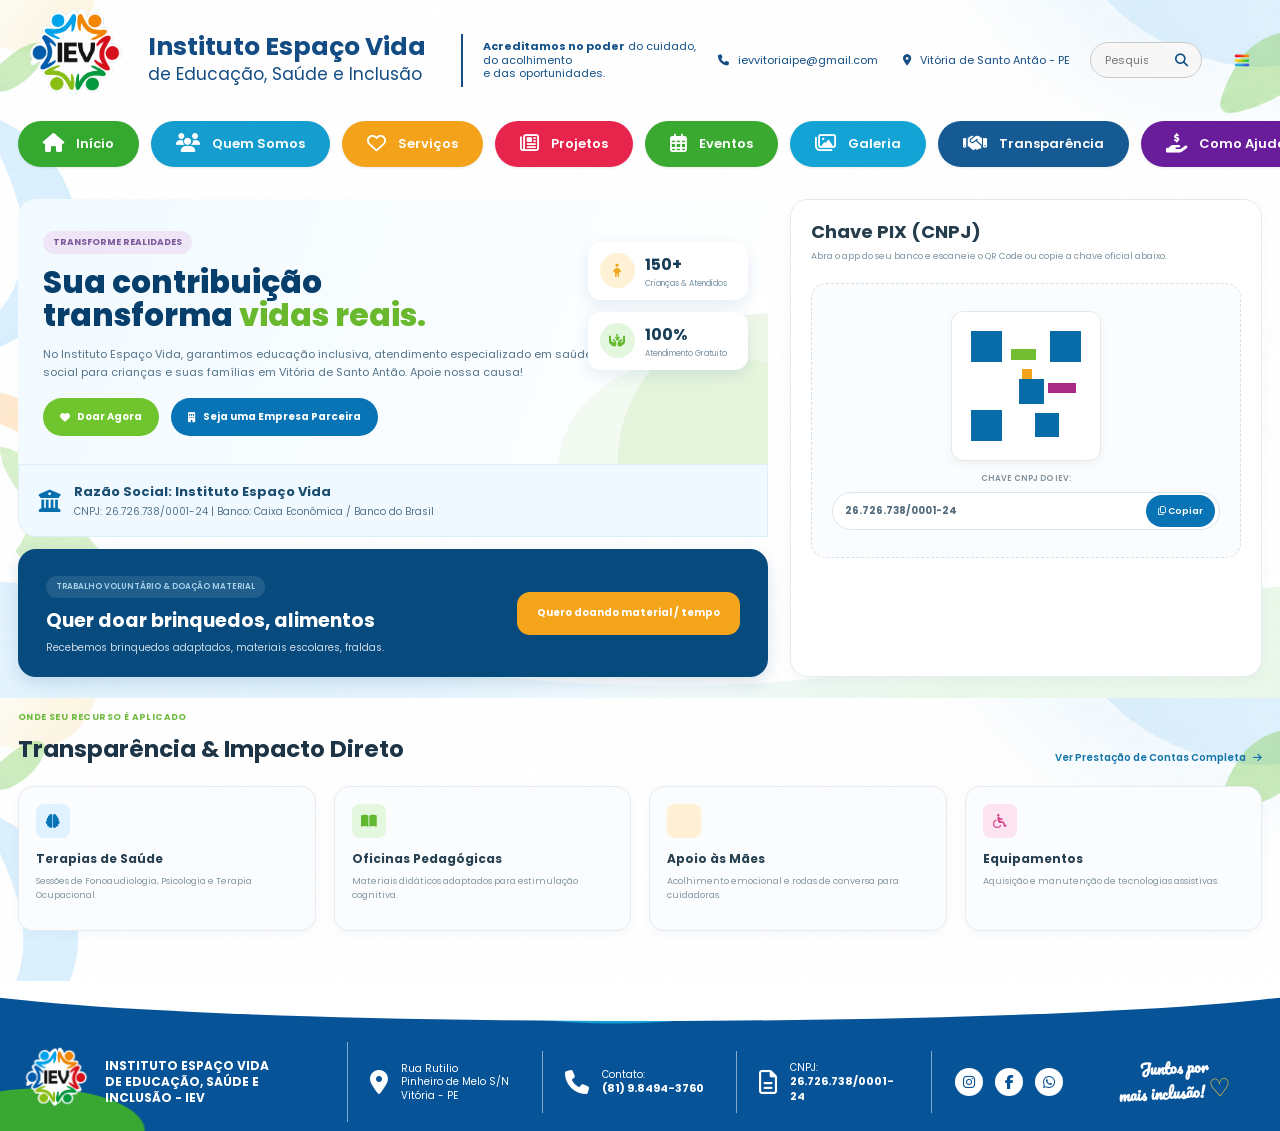
==== Pages/como-ajudar.html @ 977d6899 "Add files via upload Esboço do frontend do Instituto Espaco Vida" ====
<!DOCTYPE html>
<html lang="pt-BR">
<head>
    <meta charset="UTF-8">
    <meta name="viewport" content="width=device-width, initial-scale=1.0">
    <title>Como Ajudar | Instituto Espaço Vida</title>
    <link rel="stylesheet" href="/Styles/global-style.css">
    <link rel="stylesheet" href="/Styles/como-ajudar.css">
    <link rel="preconnect" href="https://fonts.googleapis.com">
    <link rel="preconnect" href="https://fonts.gstatic.com" crossorigin>
    <link href="https://fonts.googleapis.com/css2?family=Poppins:wght@400;500;600;700;800&family=Pacifico&display=swap" rel="stylesheet">
    <link rel="stylesheet" href="https://cdnjs.cloudflare.com/ajax/libs/font-awesome/6.7.2/css/all.min.css">
    <link rel="shortcut icon" href="/Assets/Icons/iev-logo.png" type="image/x-icon">
</head>
<body>

         <header class="topo">
        <div class="topo-principal container">
            <a href="#" class="marca">
                <img src="/Assets/Icons/iev-logo.png" alt="Instituto Espaço Vida">
            </a>

            <div class="instituto">
                <h1>Instituto Espaço Vida</h1>
                <span>de Educação, Saúde e Inclusão</span>
            </div>

            <div class="slogan">
                <strong>Acreditamos no poder</strong>
                do cuidado, do acolhimento<br>
                e das oportunidades.
            </div>

            <div class="contato-topo">
                <span><i class="fa-solid fa-phone"></i> ievvitoriaipe@gmail.com</span>
                <span><i class="fa-solid fa-location-dot"></i> Vitória de Santo Antão - PE</span>
            </div>

            <div class="busca">
                <input type="text" placeholder="Pesquisar no site...">
                <button aria-label="Pesquisar"><i class="fa-solid fa-magnifying-glass"></i></button>
            </div>

           <div class="menu-hamburger">
                <img src="/Assets/Icons/menuHamb.png" alt="Abrir menu">
                </div>
          </div>

        <nav class="menu container">
            <a class="menu-item verde" href="/IEV-Repo-main/index.html"><i class="fa-solid fa-house"></i> Início</a>
            <a class="menu-item azul" href="/Pages/quem-somos.html"><i class="fa-solid fa-users"></i> Quem Somos</a>
            <a class="menu-item laranja" href="/Pages/servicos.html"><i class="fa-regular fa-heart"></i> Serviços</a>
            <a class="menu-item vermelho" href="/Pages/projetos.html"><i class="fa-regular fa-newspaper"></i> Projetos</a>
            <a class="menu-item verde2" href="/Pages/eventos.html"><i class="fa-regular fa-calendar-days"></i> Eventos</a>
            <a class="menu-item azul2" href="/Pages/galeria.html"><i class="fa-regular fa-images"></i> Galeria</a>
            <a class="menu-item azul3" href="/Pages/transparencia.html"><i class="fa-solid fa-handshake"></i> Transparência</a>
            <a class="menu-item roxo" href="/Pages/como-ajudar.html"><i class="fa-solid fa-hand-holding-dollar"></i>Como Ajudar</a>
            <a class="menu-item roxo2" href="/Pages/contato.html"><i class="fa-regular fa-comments"></i> Contato</a>
    </header>
    <main>

        <!-- =================================================
            ÁREA PRINCIPAL
        ================================================== -->
        <section class="ajudar-topo container">
            <!-- =================================================
                BLOCO ESQUERDO
            ================================================== -->
            <div class="ajudar-principal">
                <div class="ajudar-hero">
                    <span class="ajudar-tag">
                        TRANSFORME REALIDADES
                    </span>
                    <h2>
                        Sua contribuição<br>
                        transforma
                        <span>vidas reais.</span>
                    </h2>
                    <p>
                        No Instituto Espaço Vida, garantimos educação
                        inclusiva, atendimento especializado em saúde
                        e apoio social para crianças e suas famílias
                        em Vitória de Santo Antão. Apoie nossa causa!
                    </p>
                    <div class="ajudar-botoes">
                        <a href="#" class="botao-doar">
                            <i class="fa-solid fa-heart"></i>
                            Doar Agora
                        </a>
                        <a href="#" class="botao-empresa">
                            <i class="fa-solid fa-building"></i>
                            Seja uma Empresa Parceira
                        </a>
                    </div>

                    <!-- INDICADORES -->
                    <div class="ajudar-indicadores">
                        <div class="indicador">
                            <div class="indicador-icone amarelo">
                                <i class="fa-solid fa-child"></i>
                            </div>
                            <div>
                                <strong>150+</strong>
                                <small>Crianças & Atendidos</small>
                            </div>
                        </div>
                        <div class="indicador">
                            <div class="indicador-icone verde">
                                <i class="fa-solid fa-hands-holding-child"></i>
                            </div>
                            <div>
                                <strong>100%</strong>
                                <small>Atendimento Gratuito</small>
                            </div>
                        </div>
                    </div>
                </div>

                <!-- DADOS BANCÁRIOS -->
                <div class="dados-bancarios">
                    <i class="fa-solid fa-building-columns"></i>
                    <div>
                        <strong>Razão Social: Instituto Espaço Vida</strong>
                        <span>
                            CNPJ: 26.726.738/0001-24 |
                            Banco: Caixa Econômica / Banco do Brasil
                        </span>
                    </div>
                </div>

                <!-- DOAÇÃO MATERIAL -->
                <div class="doacao-material">
                    <div class="doacao-texto">
                        <span class="doacao-tag">
                            TRABALHO VOLUNTÁRIO & DOAÇÃO MATERIAL
                        </span>
                        <h2>Quer doar brinquedos, alimentos</h2>
                        <p>
                            Recebemos brinquedos adaptados,
                            materiais escolares, fraldas.
                        </p>
                    </div>
                    <a href="#" class="botao-material">
                        Quero doando material / tempo
                    </a>
                </div>
            </div>

            <!-- =================================================
                PIX
            ================================================== -->
            <aside class="pix-card">
                <h2>Chave PIX (CNPJ)</h2>
                <p>
                    Abra o app do seu banco e escaneie o QR Code
                    ou copie a chave oficial abaixo.
                </p>
                <div class="pix-conteudo">
                    <!--
                        Substitua este espaço pela imagem
                        real do QR Code do IEV.
                    -->
                    <div class="qr-placeholder">
                        <div class="qr-simulado">
                            <span class="qr-quadrado q1"></span>
                            <span class="qr-quadrado q2"></span>
                            <span class="qr-quadrado q3"></span>
                            <span class="qr-verde"></span>
                            <span class="qr-amarelo"></span>
                            <span class="qr-roxo"></span>
                            <span class="qr-quadrado q4"></span>
                            <span class="qr-quadrado q5"></span>
                        </div>
                    </div>
                    <span class="pix-label">
                        CHAVE CNPJ DO IEV:
                    </span>
                    <div class="pix-chave">
                        <strong>26.726.738/0001-24</strong>
                        <button type="button" id="copiarPix">
                            <i class="fa-regular fa-copy"></i>
                            Copiar
                        </button>
                    </div>
                </div>
            </aside>
        </section>

        <!-- =================================================
            TRANSPARÊNCIA
        ================================================== -->
        <section class="impacto container">
            <div class="impacto-cabecalho">
                <div>
                    <span>
                        ONDE SEU RECURSO É APLICADO
                    </span>
                    <h2>Transparência & Impacto Direto</h2>
                </div>
                <a href="/Pages/transparencia.html">
                    Ver Prestação de Contas Completa
                    <i class="fa-solid fa-arrow-right"></i>
                </a>
            </div>
            <div class="impacto-grid">
                <!-- CARD 1 -->
                <article class="impacto-card">
                    <div class="impacto-icone azul-claro">
                        <i class="fa-solid fa-brain"></i>
                    </div>
                    <h3>Terapias de Saúde</h3>
                    <p>
                        Sessões de Fonoaudiologia,
                        Psicologia e Terapia Ocupacional.
                    </p>
                </article>
                <!-- CARD 2 -->
                <article class="impacto-card">
                    <div class="impacto-icone verde-claro">
                        <i class="fa-solid fa-book-open"></i>
                    </div>
                    <h3>Oficinas Pedagógicas</h3>
                    <p>
                        Materiais didáticos adaptados
                        para estimulação cognitiva.
                    </p>
                </article>
                <!-- CARD 3 -->
                <article class="impacto-card">
                    <div class="impacto-icone amarelo-claro">
                        <i class="fa-solid fa-hands-holding-heart"></i>
                    </div>
                    <h3>Apoio às Mães</h3>
                    <p>
                        Acolhimento emocional e rodas
                        de conversa para cuidadoras.
                    </p>
                </article>
                <!-- CARD 4 -->
                <article class="impacto-card">
                    <div class="impacto-icone rosa-claro">
                        <i class="fa-solid fa-wheelchair"></i>
                    </div>
                    <h3>Equipamentos</h3>
                    <p>
                        Aquisição e manutenção de
                        tecnologias assistivas.
                    </p>
                </article>
            </div>
        </section>
    </main>

    <!-- =====================================================
            RODAPÉ
    ====================================================== -->
    <footer class="rodape">
        <div class="rodape-principal container">

            <div class="footer-marca">
                <img src="/Assets/Icons/iev-logo.png" alt="IEV">
                <strong>INSTITUTO ESPAÇO VIDA<br>
                    DE EDUCAÇÃO, SAÚDE E INCLUSÃO - IEV</strong>
            </div>

            <div class="footer-item">
                <i class="fa-solid fa-location-dot"></i>
                <div>
                    <small>Rua Rutilio</small>
                    <small>Pinheiro de Melo S/N</small>
                    <small>Vitória - PE</small>
                </div>
            </div>

            <div class="footer-item">
                <i class="fa-solid fa-phone"></i>
                <div>
                    <small>Contato:</small>
                    <strong>(81) 9.8494-3760</strong>
                </div>
            </div>

            <div class="footer-item">
                <i class="fa-regular fa-file-lines"></i>
                <div>
                    <small>CNPJ:</small>
                    <strong>26.726.738/0001-24</strong>
                </div>
            </div>

            <div class="redes">
                <a href="https://www.instagram.com/espacovidavitoria/" target="_blank"><i class="fa-brands fa-instagram"></i></a>
                <a href="#" target="_blank"><i class="fa-brands fa-facebook-f"></i></a>
                <a href="https://wa.me/5581984943760" target="_blank"><i class="fa-brands fa-whatsapp"></i></a>
            </div>

            <div class="frase-footer">
                <strong>Juntos por<br>mais inclusão!</strong>
                <span>♡</span>
            </div>
        </div>
    </footer>

    <script src="/Script/script.js"></script>
    <script src="/Script/como-ajudar.js"></script>
</body>
</html>
---- Styles/como-ajudar.css ----
* {
    margin: 0;
    padding: 0;
    box-sizing: border-box;
}

:root {
    --azul: #075398;
    --azul-escuro: #07518f;
    --azul-claro: #159ed1;
    --verde: #36a62d;
    --verde-claro: #8bcf48;
    --laranja: #f6a51b;
    --vermelho: #e5264f;
    --roxo: #75439a;
    --branco: #ffffff;
}

body {
    font-family: "Poppins", Arial, sans-serif;

    background-image:
        url('/Assets/Img/IevFundo.png'),
        url('/Assets/Img/ievFundo2.png');

    background-size:
        100% auto,
        100% auto;

    background-position:
        top center,
        100% center;

    background-repeat:
        repeat-y,
        repeat-y;

    background-attachment: scroll;

    background-color: #ffffff;

    color: #124b83;
    overflow-x: hidden;
}

h2 {
    text-align: left;
}

.container {
    width: min(1500px, calc(100% - 36px));
    margin: 0 auto;
}

/* =========================
    CABEÇALHO
========================= */


.topo {
    background: transparent;
     position: relative;
    z-index: 10;
}

.topo-principal {
    min-height: 104px;
    display: flex;
    align-items: center;
    gap: 20px;
}

.marca {
    width: 110px;
    flex: 0 0 110px;
}

.marca img {
    display: block;
    width: 100%;
    height: auto;
    mix-blend-mode: multiply;
}

.instituto {
    border-right: 2px solid #174d82;
    padding-right: 28px;
    min-width: 315px;
}

.instituto h1 {
    font-size: 25px;
    line-height: 1.05;
    color: #124c83;
    font-weight: 700;
}

.instituto span {
    font-size: 17px;
    color: #124c83;
}

.slogan {
    font-size: 11px;
    line-height: 1.25;
    color: #15528a;
    min-width: 215px;
}

.slogan strong {
    font-weight: 700;
}

.contato-topo {
    margin-left: auto;
    display: flex;
    align-items: center;
    gap: 25px;
    font-size: 11px;
    color: #164f87;
    white-space: nowrap;
}

.contato-topo i {
    margin-right: 6px;
    color: #154e85;
}

.busca {
    width: 220px;
    height: 36px;
    border: 1px solid #c9c9c9;
    border-radius: 25px;
    display: flex;
    overflow: hidden;
    background: #f7f7f7;
}

.busca input {
    border: 0;
    outline: 0;
    background: transparent;
    padding: 0 14px;
    width: 100%;
    font-family: inherit;
    font-size: 11px;
}

.busca button {
    border: 0;
    background: transparent;
    color: #145286;
    padding: 0 13px;
    cursor: pointer;
}

/* =========================
   MENU
========================= */

.menu {
    display: flex;
    align-items: center;
    justify-content: space-between;
    gap: 12px;
    padding-bottom: 17px;
}

.menu-item {
    height: 46px;
    padding: 0 25px;
    border-radius: 28px;
    color: #fff;
    text-decoration: none;
    display: flex;
    align-items: center;
    justify-content: center;
    gap: 12px;
    font-size: 13px;
    font-weight: 600;
    white-space: nowrap;
    box-shadow: 0 1px 3px rgba(0,0,0,.08);
    transition: transform .2s ease, filter .2s ease;
}

.menu-item:hover {
    transform: translateY(-2px);
    filter: brightness(.96);
}

.menu-item i {
    font-size: 19px;
}

.verde { background: #35a82f; }
.azul { background: #159dd0; }
.laranja { background: #f4a21a; }
.vermelho { background: #e7254c; }
.verde2 { background: #39a92f; }
.azul2 { background: #13a3d5; }
.azul3 { background: #155a92; }
.roxo { background: #6a1d9a; }
.roxo2 { background: #4e1373; }

/* MENU HAMBURGER */
.menu-hamburger {
    width: 80px;
    height: 80px;
    cursor: pointer;
}

.menu-hamburger img {
    width: 100%;
    height: 100%;
    object-fit: contain;
    display: block;
}

.ajudar-topo {
    display: grid;
    grid-template-columns: 1.35fr .85fr;
    gap: 22px;
    padding-top: 15px;
    padding-bottom: 15px;
}


/* =========================================================
    BLOCO PRINCIPAL
========================================================= */

.ajudar-principal {
    min-width: 0;
}

.ajudar-hero {
    min-height: 250px;
    padding: 28px 25px;
    border-radius: 18px 0 0 0;
    position: relative;
    overflow: hidden;
    background: radial-gradient(circle at 100% 100%,rgba(130,199,76,.13) 0 150px, transparent 151px),
        linear-gradient(110deg,#f1faff,#ffffff);
}

.ajudar-hero::after {
    content: "";
    position: absolute;
    right: -90px;
    bottom: -120px;
    width: 300px;
    height: 230px;
    border-radius: 50%;
    background: rgba(130,199,76,.08);
}

.ajudar-tag {
    display: inline-block;
    padding: 5px 10px;
    border-radius: 20px;
    background: #eee6f7;
    color: #7d5a9d;
    font-size: 9px;
    font-weight: 700;
}

.ajudar-hero h2 {
    margin-top: 12px;
    color: #063e6c;
    font-size: 31px;
    line-height: 1.08;
    font-weight: 800;
    position: relative;
    z-index: 2;
}

.ajudar-hero h2 span {
    color: #69b82e;
}

.ajudar-hero p {
    max-width: 620px;
    margin-top: 12px;
    color: #55758c;
    font-size: 11px;
    line-height: 1.65;
    position: relative;
    z-index: 2;
}


/* =========================================================
    BOTÕES
========================================================= */
.ajudar-botoes {
    margin-top: 17px;
    display: flex;
    gap: 12px;
    position: relative;
    z-index: 3;
}

.botao-doar, .botao-empresa {
    min-height: 38px;
    padding: 0 17px;
    display: flex;
    align-items: center;
    justify-content: center;
    gap: 7px;
    border-radius: 22px;
    color: #fff;
    text-decoration: none;
    font-size: 10px;
    font-weight: 700;
    transition: transform .2s ease, filter .2s ease;
}

.botao-doar {
    background: #70c52e;
}

.botao-empresa {
    background: #0874b5;
}

.botao-doar:hover, .botao-empresa:hover {
    transform: translateY(-2px);
    filter: brightness(.95);
}

/* =========================================================
    INDICADORES
========================================================= */
.ajudar-indicadores {
    position: absolute;
    right: 20px;
    top: 43px;
    display: flex;
    flex-direction: column;
    gap: 12px;
    z-index: 3;
}

.indicador {
    min-width: 160px;
    min-height: 58px;
    padding: 8px 12px;
    display: flex;
    align-items: center;
    gap: 10px;
    border-radius: 13px;
    background: #fff;
    box-shadow: 0 5px 15px rgba(7,81,143,.10);
}

.indicador-icone {
    width: 35px;
    height: 35px;
    display: grid;
    place-items: center;
    border-radius: 50%;
    font-size: 13px;
}

.indicador-icone.amarelo {
    background: #fff1d5;
    color: #efa81b;
}

.indicador-icone.verde {
    background: #e3f7df;
    color: #65b92f;
}

.indicador strong {
    display: block;
    color: #173d59;
    font-size: 16px;
}

.indicador small {
    display: block;
    margin-top: 1px;
    color: #7891a3;
    font-size: 8px;
}


/* =========================================================
    DADOS BANCÁRIOS
========================================================= */
.dados-bancarios {
    min-height: 73px;
    padding: 14px 20px;
    display: flex;
    align-items: center;
    gap: 13px;
    border-radius: 0 0 0 18px;
    background: #eff9ff;
    border: 1px solid #dceef7;
}

.dados-bancarios > i {
    color: #086fae;
    font-size: 22px;
}

.dados-bancarios strong {
    display: block;
    color: #194d70;
    font-size: 13px;
}

.dados-bancarios span {
    display: block;
    margin-top: 2px;
    color: #54748b;
    font-size: 10px;
}


/* =========================================================
    BLOCO DOAÇÃO MATERIAL
========================================================= */
.doacao-material {
    min-height: 105px;
    margin-top: 12px;
    padding: 22px 28px;
    display: flex;
    align-items: center;
    justify-content: space-between;
    gap: 20px;
    border-radius: 18px;
    background: #074a7d;
    box-shadow: 0 6px 16px rgba(7,74,125,.15);
}

.doacao-texto {
    min-width: 0;
}

.doacao-tag {
    display: inline-block;
    padding: 5px 10px;
    border-radius: 20px;
    background: rgba(255,255,255,.11);
    color: #a7d2e8;
    font-size: 8px;
    font-weight: 600;
}

.doacao-material h2 {
    margin-top: 8px;
    color: #fff;
    font-size: 19px;
    font-weight: 700;
}

.doacao-material p {
    margin-top: 5px;
    color: rgba(255,255,255,.80);
    font-size: 10px;
    line-height: 1.5;
}

.botao-material {
    flex-shrink: 0;
    min-height: 43px;
    padding: 0 20px;
    display: flex;
    align-items: center;
    justify-content: center;
    border-radius: 13px;
    background: #f5a51b;
    color: #fff;
    text-decoration: none;
    font-size: 10px;
    font-weight: 700;
    transition: transform .2s ease, filter .2s ease;
}

.botao-material:hover {
    transform: translateY(-2px);
    filter: brightness(.96);
}


/* =========================================================
    PIX
========================================================= */
.pix-card {
    padding: 18px 20px;
    border-radius: 18px;
    background: #fff;
    min-height: 100%;
    border: 1px solid #e4ebef;
    box-shadow: 0 4px 14px rgba(7,81,143,.04);
}

.pix-card h2 {
    color: #253d4d;
    font-size: 18px;
}

.pix-card > p {
    margin-top: 5px;
    color: #8194a0;
    font-size: 9px;
    line-height: 1.5;
}

.pix-conteudo {
    margin-top: 20px;
    min-height: 275px;
    padding: 20px;
    display: flex;
    flex-direction: column;
    align-items: center;
    justify-content: center;
    border: 1px dashed #d6e0e6;
    border-radius: 15px;
    background: #fbfcfd;
}


/* QR */
.qr-placeholder {
    width: 150px;
    height: 150px;
    padding: 12px;
    display: grid;
    place-items: center;
    border-radius: 12px;
    background: #fff;
    border: 1px solid #e4e9ed;
    box-shadow: 0 3px 10px rgba(0,0,0,.05);
}

.qr-simulado {
    width: 110px;
    height: 110px;
    position: relative;
    background: #fff;
}

.qr-quadrado {
    position: absolute;
    width: 31px;
    height: 31px;
    background: #086ca8;
}

.qr-quadrado.q1 {
    left: 0;
    top: 0;
}

.qr-quadrado.q2 {
    right: 0;
    top: 0;
}

.qr-quadrado.q3 {
    left: 0;
    bottom: 0;
}

.qr-quadrado.q4 {
    right: 22px;
    bottom: 4px;
    width: 24px;
    height: 24px;
}

.qr-quadrado.q5 {
    left: 48px;
    top: 48px;
    width: 25px;
    height: 25px;
}

.qr-verde {
    position: absolute;
    top: 18px;
    left: 40px;
    width: 25px;
    height: 11px;
    background: #72bd32;
}

.qr-amarelo {
    position: absolute;
    left: 51px;
    top: 38px;
    width: 10px;
    height: 24px;
    background: #f2a51c;
}

.qr-roxo {
    position: absolute;
    right: 5px;
    top: 52px;
    width: 28px;
    height: 10px;
    background: #a82a82;
}


/* LABEL PIX */
.pix-label {
    margin-top: 12px;
    color: #82929d;
    font-size: 8px;
    font-weight: 600;
}


/* CHAVE */

.pix-chave {
    width: 100%;
    min-height: 38px;
    margin-top: 7px;
    padding-left: 12px;
    display: flex;
    align-items: center;
    justify-content: space-between;
    border: 1px solid #dce5ea;
    border-radius: 20px;
    background: #fff;
}

.pix-chave strong {
    color: #526a7b;
    font-size: 10px;
}

.pix-chave button {
    min-height: 32px;
    margin-right: 4px;
    padding: 0 12px;
    border: 0;
    border-radius: 16px;
    background: #0874b5;
    color: #fff;
    font-family: inherit;
    font-size: 9px;
    font-weight: 600;
    cursor: pointer;
    transition: transform .2s ease, filter .2s ease;
}

.pix-chave button:hover {
    transform: translateY(-1px);
    filter: brightness(.95);
}


/* =========================================================
    IMPACTO
========================================================= */
.impacto {
    padding-top: 10px;
    padding-bottom: 50px;
}

.impacto-cabecalho {
    display: flex;
    align-items: flex-end;
    justify-content: space-between;
    gap: 20px;
    margin-bottom: 20px;
}

.impacto-cabecalho > div > span {
    color: #72bb42;
    font-size: 9px;
    font-weight: 700;
    letter-spacing: .4px;
}

.impacto-cabecalho h2 {
    margin-top: 5px;
    color: #1c3445;
    font-size: 23px;
}

.impacto-cabecalho a {
    color: #1475a8;
    text-decoration: none;
    font-size: 10px;
    font-weight: 600;
}

.impacto-cabecalho a i {
    margin-left: 5px;
}


/* =========================================================
    CARDS
========================================================= */
.impacto-grid {
    display: grid;
    grid-template-columns: repeat(4, 1fr);
    gap: 18px;
}

.impacto-card {
    min-height: 145px;
    padding: 17px;
    border-radius: 15px;
    background: #fbfcfd;
    border: 1px solid #e5ebef;
    box-shadow: 0 3px 10px rgba(7,81,143,.04);
    transition: transform .2s ease, box-shadow .2s ease;
}

.impacto-card:hover {
    transform: translateY(-3px);
    box-shadow: 0 7px 18px rgba(7,81,143,.08);
}

.impacto-icone {
    width: 34px;
    height: 34px;
    display: grid;
    place-items: center;
    border-radius: 8px;
    font-size: 14px;
}

.impacto-icone.azul-claro {
    background: #e0f2ff;
    color: #0874b5;
}

.impacto-icone.verde-claro {
    background: #e4f7df;
    color: #62b830;
}

.impacto-icone.amarelo-claro {
    background: #fff0d5;
    color: #efa51b;
}

.impacto-icone.rosa-claro {
    background: #fde4f1;
    color: #db4b91;
}

.impacto-card h3 {
    margin-top: 12px;
    color: #263f51;
    font-size: 12px;
}

.impacto-card p {
    margin-top: 7px;
    color: #8497a2;
    font-size: 9px;
    line-height: 1.55;
}


/* =========================================================
    MENU ATIVO
========================================================= */
.como-ajudar-ativo {
    box-shadow: 0 0 0 3px rgba(118,69,160,.20), 0 3px 8px rgba(0,0,0,.12);
}

/* =========================================================
    RESPONSIVIDADE
========================================================= */
@media (max-width: 1050px) {
    .ajudar-topo {
        grid-template-columns: 1fr;
    }

    .ajudar-hero {
        padding-right: 230px;
    }

    .pix-card {
        min-height: auto;
    }

    .impacto-grid {
        grid-template-columns: repeat(2, 1fr);
    }
}


@media (max-width: 700px) {
    .ajudar-hero {
        padding: 25px;
    }

    .ajudar-hero h2 {
        font-size: 27px;
    }

    .ajudar-indicadores {
        position: static;
        margin-top: 20px;
        flex-direction: row;
        flex-wrap: wrap;
    }

    .indicador {
        min-width: 145px;
    }

    .ajudar-botoes {
        flex-direction: column;
        align-items: stretch;
    }

    .doacao-material {
        flex-direction: column;
        align-items: flex-start;
    }

    .botao-material {
        width: 100%;
    }

    .impacto-cabecalho {
        flex-direction: column;
        align-items: flex-start;
    }

    .impacto-grid {
        grid-template-columns: 1fr;
    }
}

@media (max-width: 500px) {
    .dados-bancarios {
        align-items: flex-start;
    }

    .dados-bancarios span {
        line-height: 1.5;
    }

    .pix-conteudo {
        padding: 15px;
    }

    .pix-chave strong {
        font-size: 9px;
    }
}
/* =========================
   RODAPÉ
========================= */

.rodape {
    margin-top: 0;
    min-height: 150px;
    color: #fff;
    background:
        radial-gradient(250px 100px at 3% 100%, #39a832 0 42%, transparent 43%),
        radial-gradient(420px 100px at 48% 0%, #159ed1 0 42%, transparent 43%),
        #075398;
    position: relative;
    overflow: hidden;
}

.rodape::before {
    content: "";
    position: absolute;
    left: -5%;
    right: -5%;
    top: -40px;
    height: 80px;
    background: #fff;
    border-radius: 50%;
}

.rodape-principal {
    position: relative;
    z-index: 2;
    min-height: 150px;
    padding-top: 52px;
    display: grid;
    grid-template-columns: 1.7fr 1fr 1fr 1fr .8fr .9fr;
    align-items: center;
}

.footer-marca,
.footer-item,
.redes {
    min-height: 62px;
    display: flex;
    align-items: center;
}

.footer-marca {
    gap: 14px;
    padding-right: 20px;
    border-right: 1px solid rgba(255,255,255,.5);
}

.footer-marca img {
    width: 85px;
    height: 80px;
    object-fit: cover;
    mix-blend-mode: screen;
}

.footer-marca strong {
    font-size: 12px;
    line-height: 1.35;
}

.footer-item {
    gap: 13px;
    padding: 0 22px;
    border-right: 1px solid rgba(255,255,255,.5);
}

.footer-item > i {
    font-size: 24px;
}

.footer-item small,
.footer-item strong {
    display: block;
    font-size: 10px;
    line-height: 1.35;
}

.footer-item strong {
    font-size: 11px;
}

.redes {
    justify-content: center;
    gap: 12px;
}

.redes a {
    color: #075398;
    background: #fff;
    width: 28px;
    height: 28px;
    border-radius: 50%;
    display: grid;
    place-items: center;
    text-decoration: none;
    font-size: 14px;
}

.frase-footer {
    font-family: "Pacifico", cursive;
    font-size: 15px;
    line-height: 1.1;
    transform: rotate(-3deg);
    text-align: center;
}

.frase-footer span {
    color: #f5c82e;
    font-family: Arial;
    font-size: 25px;
}

/* =========================
   RESPONSIVO
========================= */

@media (max-width: 1250px) {
    .contato-topo {
        display: none;
    }

    .menu-item {
        padding: 0 15px;
        font-size: 11px;
    }

    .hero-texto {
        padding-left: 70px;
    }

    .hero-texto h2 {
        font-size: 40px;
    }

    .rodape-principal {
        grid-template-columns: 1.5fr 1fr 1fr;
        row-gap: 15px;
    }
}




@media (max-width: 900px) {
    .topo-principal {
        flex-wrap: wrap;
        padding: 12px 0;
    }

    .instituto {
        border-right: 0;
        padding-right: 0;
    }

    .slogan {
        display: none;
    }

    .busca {
        margin-left: auto;
    }

    .menu {
        overflow-x: auto;
        justify-content: flex-start;
        padding-bottom: 12px;
    }

    .menu-item {
        flex: 0 0 auto;
    }

    .hero {
        height: auto;
    }

    .hero-conteudo {
        flex-direction: column;
    }

    .hero-texto {
        width: 100%;
        min-width: 0;
        padding: 35px;
    }

    .hero-imagem {
        height: 330px;
    }

    .rodape-principal {
        grid-template-columns: 1fr 1fr;
        padding-bottom: 25px;
    }
}

@media (max-width: 600px) {
    .container {
        width: min(100% - 20px, 1500px);
    }

    .marca {
        width: 75px;
        flex-basis: 75px;
    }

    .instituto h1 {
        font-size: 18px;
    }

    .instituto span {
        font-size: 12px;
    }

    .busca {
        width: 100%;
        order: 5;
    }

    .hero-texto {
        padding: 30px 25px;
    }

    .hero-texto h2 {
        font-size: 38px;
    }

    .hero-imagem {
        height: 250px;
    }

    .titulo-secao h2 {
        font-size: 23px;
    }

    .rodape-principal {
        grid-template-columns: 1fr;
    }

    .footer-marca,
    .footer-item {
        border-right: 0;
        border-bottom: 1px solid rgba(255,255,255,.25);
        padding: 12px 0;
    }
}
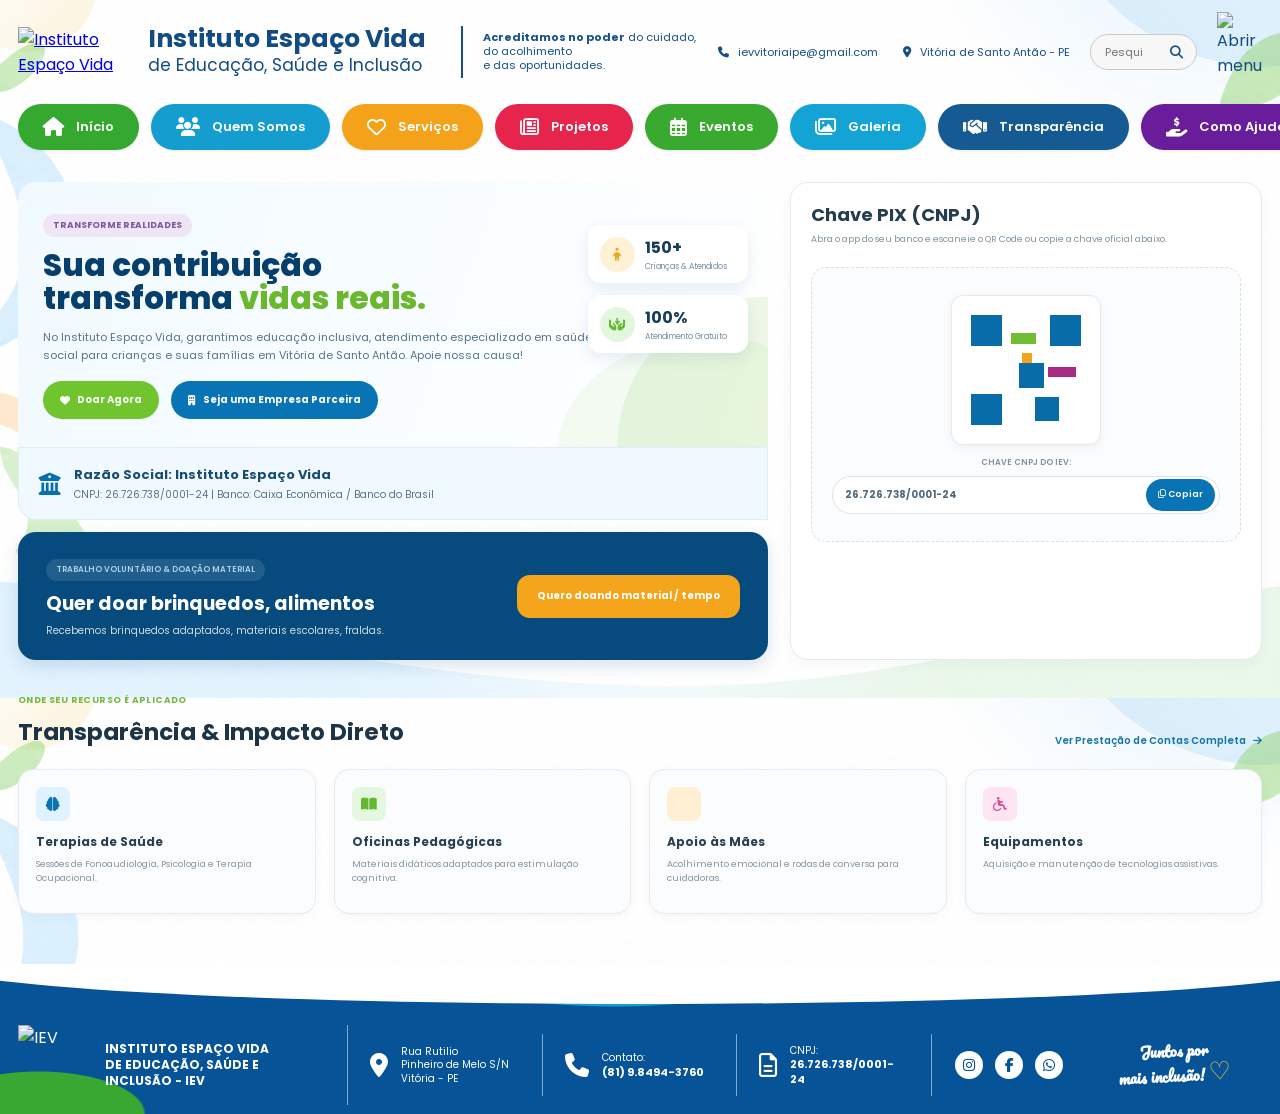
==== commit 807b19fa: "Update image paths to remove leading slashes" ====
--- a/Pages/como-ajudar.html
+++ b/Pages/como-ajudar.html
@@ -10,14 +10,14 @@
     <link rel="preconnect" href="https://fonts.gstatic.com" crossorigin>
     <link href="https://fonts.googleapis.com/css2?family=Poppins:wght@400;500;600;700;800&family=Pacifico&display=swap" rel="stylesheet">
     <link rel="stylesheet" href="https://cdnjs.cloudflare.com/ajax/libs/font-awesome/6.7.2/css/all.min.css">
-    <link rel="shortcut icon" href="/Assets/Icons/iev-logo.png" type="image/x-icon">
+    <link rel="shortcut icon" href="Assets/Icons/iev-logo.png" type="image/x-icon">
 </head>
 <body>
 
          <header class="topo">
         <div class="topo-principal container">
             <a href="#" class="marca">
-                <img src="/Assets/Icons/iev-logo.png" alt="Instituto Espaço Vida">
+                <img src="Assets/Icons/iev-logo.png" alt="Instituto Espaço Vida">
             </a>
 
             <div class="instituto">
@@ -42,7 +42,7 @@
             </div>
 
            <div class="menu-hamburger">
-                <img src="/Assets/Icons/menuHamb.png" alt="Abrir menu">
+                <img src="Assets/Icons/menuHamb.png" alt="Abrir menu">
                 </div>
           </div>
 
@@ -258,7 +258,7 @@
         <div class="rodape-principal container">
 
             <div class="footer-marca">
-                <img src="/Assets/Icons/iev-logo.png" alt="IEV">
+                <img src="Assets/Icons/iev-logo.png" alt="IEV">
                 <strong>INSTITUTO ESPAÇO VIDA<br>
                     DE EDUCAÇÃO, SAÚDE E INCLUSÃO - IEV</strong>
             </div>
@@ -304,4 +304,4 @@
     <script src="/Script/script.js"></script>
     <script src="/Script/como-ajudar.js"></script>
 </body>
-</html>+</html>
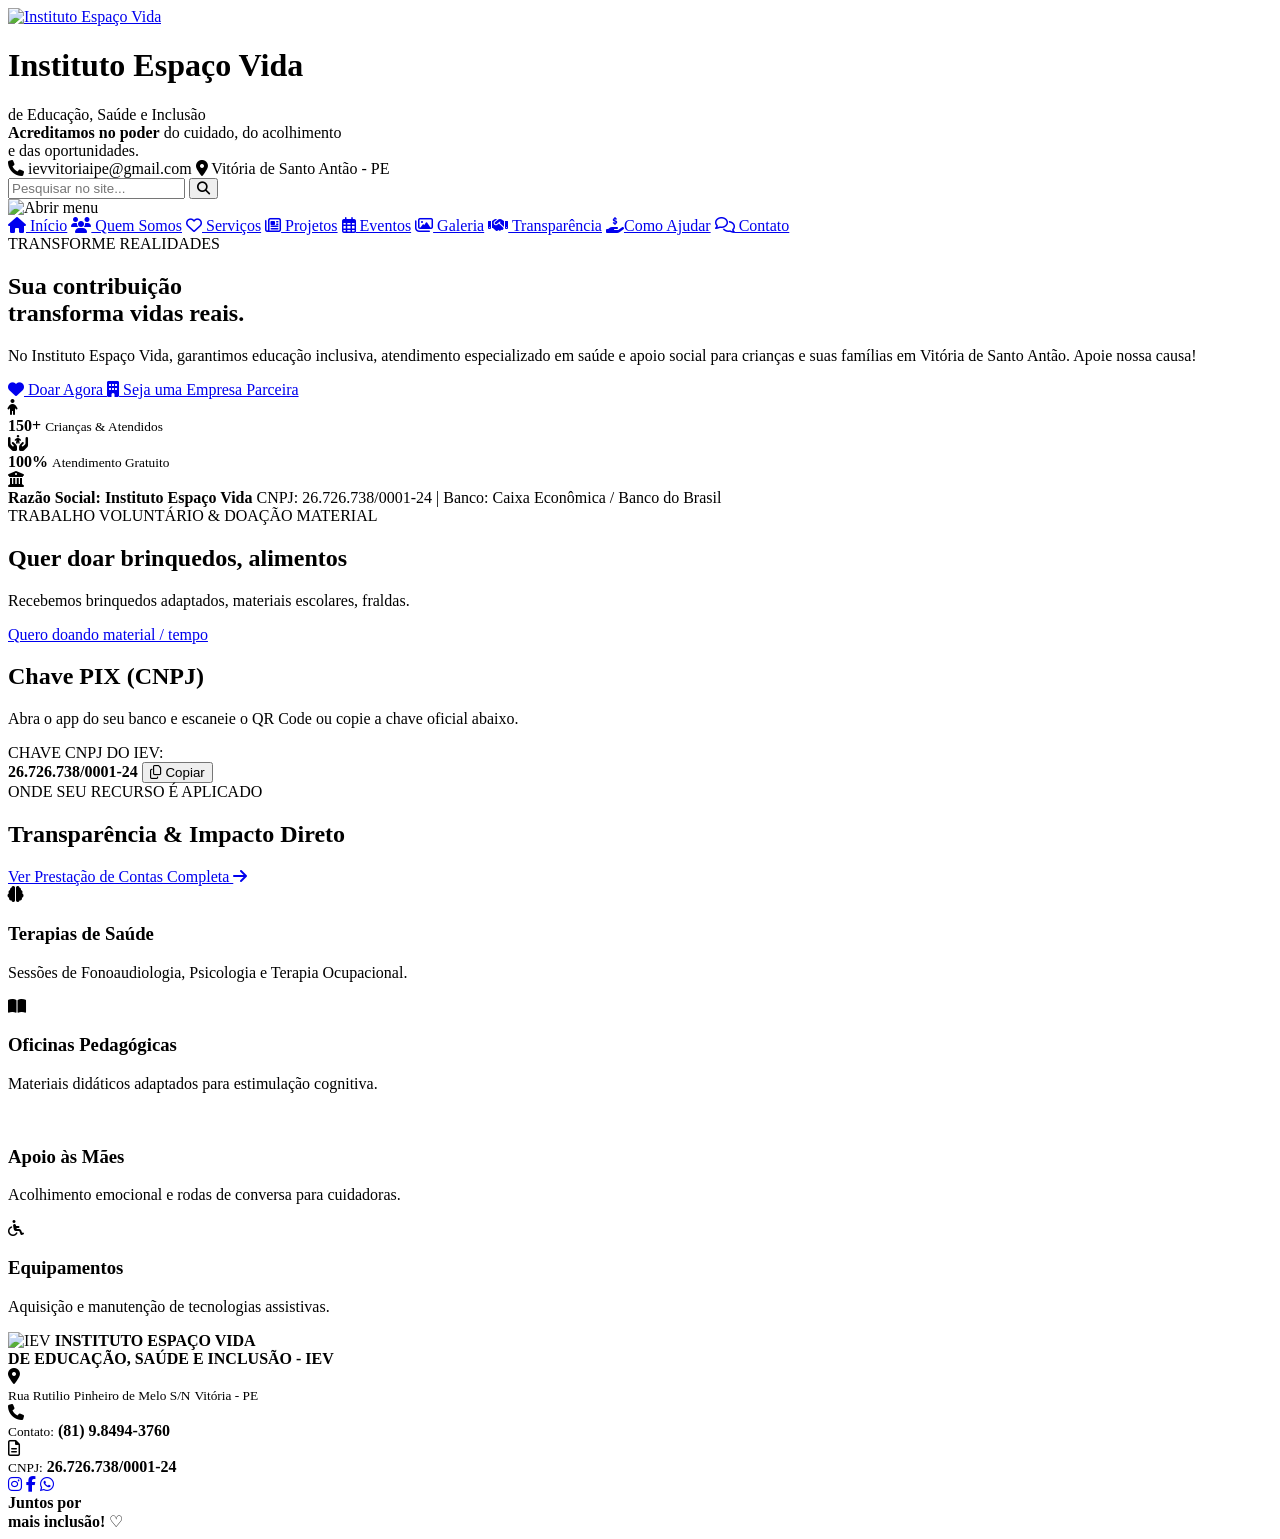
==== commit 1947786e: "Fix stylesheet links in como-ajudar.html" ====
--- a/Pages/como-ajudar.html
+++ b/Pages/como-ajudar.html
@@ -4,8 +4,8 @@
     <meta charset="UTF-8">
     <meta name="viewport" content="width=device-width, initial-scale=1.0">
     <title>Como Ajudar | Instituto Espaço Vida</title>
-    <link rel="stylesheet" href="/Styles/global-style.css">
-    <link rel="stylesheet" href="/Styles/como-ajudar.css">
+    <link rel="stylesheet" href="Styles/global-style.css">
+    <link rel="stylesheet" href="Styles/como-ajudar.css">
     <link rel="preconnect" href="https://fonts.googleapis.com">
     <link rel="preconnect" href="https://fonts.gstatic.com" crossorigin>
     <link href="https://fonts.googleapis.com/css2?family=Poppins:wght@400;500;600;700;800&family=Pacifico&display=swap" rel="stylesheet">
